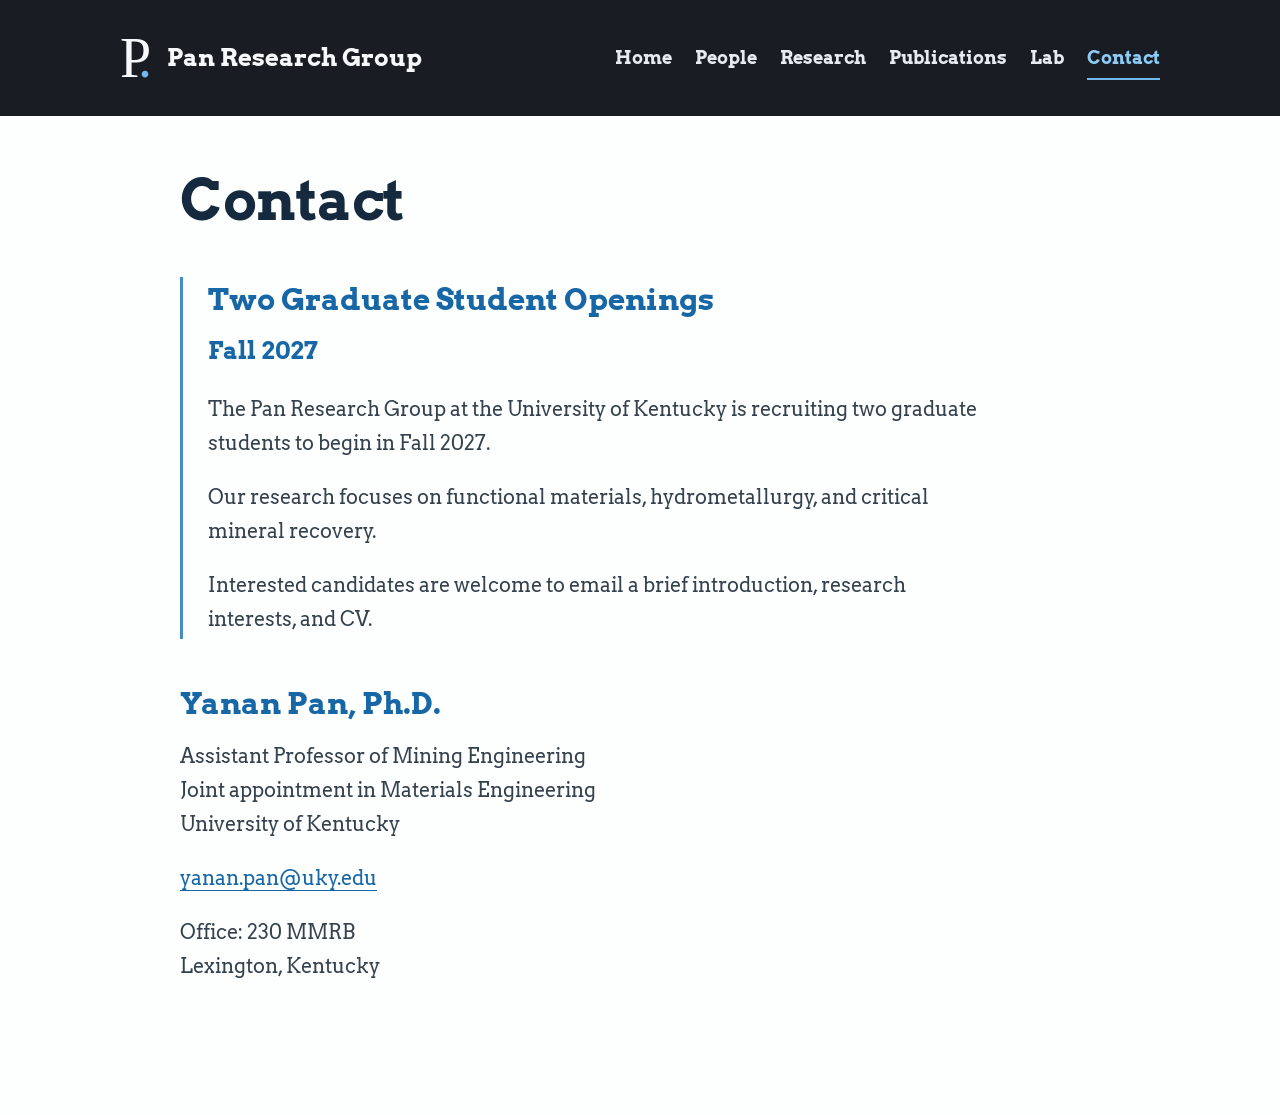
==== contact.html @ fe4653b2 "Build Pan Research Group website with six pages, profiles and CV" ====
<!doctype html>
<html lang="en">
<head>
  <meta charset="utf-8">
  <meta name="viewport" content="width=device-width, initial-scale=1">
  <meta name="description" content="Pan Research Group at the University of Kentucky. Materials, separations, and critical mineral recovery.">
  <title>Contact | Pan Research Group</title>
  <link rel="stylesheet" href="styles.css">
</head>
<body>
  <a class="skip" href="#main">Skip to content</a>
  <header class="site-header">
    <div class="site-name"><span class="monogram" aria-hidden="true">P<span>.</span></span><span>Pan Research Group</span></div>
    <nav aria-label="Main navigation">
      <a href="index.html">Home</a>
      <a href="people.html">People</a>
      <a href="research.html">Research</a>
      <a href="publications.html">Publications</a>
      <a href="lab.html">Lab</a>
      <a href="contact.html" aria-current="page">Contact</a>
    </nav>
  </header>
  <main id="main">
    <h1>Contact</h1>
    <section class="openings">
      <h2>Two Graduate Student Openings</h2>
      <p class="opening-term">Fall 2027</p>
      <p>The Pan Research Group at the University of Kentucky is recruiting two graduate students to begin in Fall 2027.</p>
      <p>Our research focuses on functional materials, hydrometallurgy, and critical mineral recovery.</p>
      <p>Interested candidates are welcome to email a brief introduction, research interests, and CV.</p>
    </section>
    <section>
      <h2>Yanan Pan, Ph.D.</h2>
      <p>Assistant Professor of Mining Engineering<br>Joint appointment in Materials Engineering<br>University of Kentucky</p>
      <p><a class="contact-email" href="mailto:yanan.pan@uky.edu?subject=Fall%202027%20Graduate%20Student%20Inquiry">yanan.pan@uky.edu</a></p>
      <p>Office: 230 MMRB<br>Lexington, Kentucky</p>
    </section>
  </main>
</body>
</html>
---- styles.css ----
/* A quiet, text-first academic website. */
:root { color-scheme: light; --ink: #24394a; --body: #3e464d; --accent: #294e71; --line: #d9dfe3; }
* { box-sizing: border-box; }
body { margin: 0; background: #fdfdfb; color: var(--body); font-family: Arial, Helvetica, sans-serif; font-size: 20px; line-height: 1.7; }
.site-header, main { width: min(920px, calc(100% - 64px)); margin-inline: auto; }
.site-header { display: flex; align-items: center; justify-content: space-between; gap: 32px; padding: 32px 0 25px; border-bottom: 1px solid var(--line); }
.site-name { color: var(--ink); font-family: Georgia, 'Times New Roman', serif; font-size: 24px; white-space: nowrap; }
nav { display: flex; gap: 27px; flex-wrap: wrap; }
a { color: var(--accent); text-underline-offset: 5px; text-decoration-thickness: 1px; }
a:hover { color: #101f2b; }
nav a { font-size: 18px; text-decoration: none; padding: 5px 0; }
nav a[aria-current="page"] { color: var(--ink); box-shadow: 0 2px var(--accent); }
a:focus-visible { outline: 2px solid var(--accent); outline-offset: 5px; }
main { padding: 58px 0 80px; }
h1, h2 { color: var(--ink); font-family: Georgia, 'Times New Roman', serif; font-weight: 400; }
h1 { margin: 0; font-size: clamp(40px, 5vw, 56px); line-height: 1.15; letter-spacing: -1.1px; }
h2 { margin: 0 0 16px; font-size: 30px; line-height: 1.3; }
p { max-width: 780px; margin: 0 0 20px; }
.subtitle { margin-top: 14px; color: var(--accent); font-size: 22px; }
section { margin-top: 45px; }
.interests { margin: 0; padding-left: 25px; }
.interests li { padding-left: 6px; margin: 9px 0; }
.interests li::marker { color: var(--accent); }
.education { list-style: none; margin: 0; padding: 0; }
.education li { margin-bottom: 25px; }
strong { font-weight: 600; }
.contact { margin-top: 42px; }
.publication-intro { margin-top: 25px; }
.papers { list-style: none; padding: 0; margin: 42px 0 0; }
.papers li { padding: 0 0 30px; margin-bottom: 30px; border-bottom: 1px solid var(--line); }
.papers li:last-child { border-bottom: 0; margin-bottom: 0; padding-bottom: 0; }
.papers h2 { font-family: Arial, Helvetica, sans-serif; font-size: 23px; line-height: 1.5; font-weight: 600; margin-bottom: 15px; }
.papers h2 a { text-decoration: none; }
.papers h2 a:hover { text-decoration: underline; }
.papers p { margin: 4px 0; font-size: 18px; line-height: 1.65; }
.skip { position: absolute; top: -100px; left: 16px; padding: 8px 12px; background: white; }
.skip:focus { top: 8px; }
@media(max-width: 760px) {
  .site-header, main { width: calc(100% - 40px); }
  .site-header { align-items: flex-start; flex-direction: column; gap: 18px; padding: 25px 0 20px; }
  nav { gap: 24px; }
  nav a { font-size: 17px; }
  main { padding-top: 38px; padding-bottom: 55px; }
  body { font-size: 19px; }
  h1 { font-size: 42px; }
  h2 { font-size: 28px; }
  section { margin-top: 36px; }
  .subtitle { font-size: 20px; }
  .papers h2 { font-size: 22px; }
}
@media(max-width: 370px) { nav { gap: 17px; } nav a { font-size: 16px; } }

/* Restore the original monogram; keep the page text-led. */
.site-name { display: flex; align-items: center; gap: 15px; }
.monogram { font-family: Georgia, 'Times New Roman', serif; font-size: 56px; line-height: 1; letter-spacing: -7px; padding-right: 7px; }
.monogram span { color: #347969; }
.home-section { border-top: 1px solid var(--line); padding-top: 34px; margin-top: 42px; }
.home-education, .projects, .news { list-style: none; padding: 0; margin: 0; }
.home-education li, .projects li { margin-bottom: 23px; }
.home-education li:last-child, .projects li:last-child { margin-bottom: 0; }
.news li { display: grid; grid-template-columns: 140px 1fr; gap: 24px; margin-top: 23px; }
.news time { color: var(--accent); }
.news p { margin: 0; }
@media (min-width: 761px) and (max-width: 980px) { .site-header { flex-direction: column; align-items: flex-start; gap: 20px; } }
@media (max-width: 760px) { .monogram { font-size: 50px; } .site-name { gap: 13px; } .home-section { padding-top: 28px; margin-top: 34px; } .news li { grid-template-columns: 1fr; gap: 6px; } }

.students { border-top: 1px solid var(--line); padding-top: 32px; }
.student-list { list-style: none; margin: 0; padding: 0; }
.student-list li { margin-top: 25px; }
.student-list h3 { font-family: Georgia, 'Times New Roman', serif; font-size: 25px; font-weight: 400; line-height: 1.3; color: var(--ink); margin: 0 0 8px; }
.student-list p { margin: 0; }

/* Consistent 4:5 portrait windows; original photo files remain unchanged. */
.portrait { display: block; width: 240px; height: 300px; object-fit: cover; object-position: 50% 30%; flex: none; }
.person-row { display: grid; grid-template-columns: 240px minmax(0, 1fr); gap: 38px; align-items: start; }
.person-details { padding-top: 5px; }
.person-details p:last-child { margin-bottom: 0; }
.student-list .person-row { margin-top: 32px; }
.student-list h3 { font-size: 28px; }
.about-lead { display: grid; grid-template-columns: minmax(0, 1fr) 240px; gap: 36px; align-items: center; margin-bottom: 28px; }
.about-lead .portrait { grid-column: 2; grid-row: 1; }
.about-lead p { grid-column: 1; grid-row: 1; margin: 0; }
@media (max-width: 620px) {
  .about-lead, .person-row { grid-template-columns: 1fr; gap: 24px; }
  .about-lead .portrait, .about-lead p { grid-column: auto; grid-row: auto; }
  .portrait { max-width: 100%; }
  .student-list .person-row { margin-top: 32px; }
}

/* Dark frame with a clear, blue-accented reading surface. */
:root { --ink: #172f48; --body: #35424e; --accent: #1767a6; --line: #dbe3eb; }
body { background: #191d23; }
.site-header { width: min(1040px, calc(100% - 64px)); padding: 30px 0; border-bottom: 0; }
.site-name { color: #f6f8fb; }
.monogram span { color: #72b9ed; }
nav a { color: #e6ebf1; }
nav a:hover { color: #8dccf7; }
nav a[aria-current="page"] { color: #8dccf7; box-shadow: 0 2px #72b9ed; }
main { width: min(1040px, calc(100% - 64px)); background: #fdfefe; margin-bottom: 48px; padding: 52px 60px 64px; border-top: 4px solid #428ec5; }
h1 { color: #152a3e; }
h2 { color: #1767a6; }
.subtitle { color: #52677b; }
.student-list h3 { color: #172f48; }
.home-section, .students { border-color: #dbe3eb; }
.portrait { background: #e5eaf0; }
@media(max-width: 760px) {
  .site-header { width: calc(100% - 40px); padding: 24px 0; }
  main { width: calc(100% - 24px); padding: 32px 22px 44px; margin-bottom: 24px; }
  h1 { font-size: 40px; }
}
@media (min-width: 621px) and (max-width: 820px) { .about-lead, .person-row { grid-template-columns: 1fr; gap: 24px; } .about-lead .portrait, .about-lead p { grid-column: auto; grid-row: auto; } }

/* Recruitment announcement, with the same restrained blue accent. */
nav { column-gap: 23px; row-gap: 10px; }
.openings { border-left: 3px solid #428ec5; padding: 3px 0 3px 25px; }
.opening-term { color: var(--accent); font-size: 24px; font-weight: 600; margin-top: -4px; }
.openings p:last-child { margin-bottom: 0; }
.contact-email { overflow-wrap: anywhere; }
@media(max-width: 760px) { .openings { padding-left: 18px; } nav { column-gap: 24px; row-gap: 10px; } }

/* Typography matched to quan-research.com: Arvo regular and bold. */
@font-face { font-family: 'Arvo'; font-style: normal; font-weight: 400; font-display: swap; src: url('fonts/arvo-regular.ttf') format('truetype'); }
@font-face { font-family: 'Arvo'; font-style: normal; font-weight: 700; font-display: swap; src: url('fonts/arvo-bold.ttf') format('truetype'); }
@font-face { font-family: 'Arvo'; font-style: italic; font-weight: 400; font-display: swap; src: url('fonts/arvo-italic.ttf') format('truetype'); }
@font-face { font-family: 'Arvo'; font-style: italic; font-weight: 700; font-display: swap; src: url('fonts/arvo-bold-italic.ttf') format('truetype'); }
body, .site-name, h1, h2, h3, .student-list h3, .papers h2 { font-family: 'Arvo', Georgia, serif; }
h1, h2, h3, .site-name, .student-list h3, .papers h2, nav a { font-weight: 700; }
strong, .opening-term { font-weight: 700; }
h1 { letter-spacing: -0.5px; }
.monogram { font-family: Georgia, 'Times New Roman', serif; font-weight: 400; }
@media (max-width: 1150px) { .site-header { flex-direction: column; align-items: flex-start; gap: 20px; } }

/* Full-width light page; dark background belongs only to the top navigation. */
body { background: #fdfefe; }
.site-header {
  width: 100%;
  background: #191d23;
  padding: 30px max(32px, calc((100% - 1040px) / 2));
}
main { border-top: 0; }
@media(max-width: 760px) {
  .site-header { width: 100%; padding: 24px 20px; }
}

.affiliation-logos { display: flex; align-items: center; justify-content: space-between; gap: 36px; background: #0033a0; padding: 28px 32px; margin: 30px 0 0; }
.affiliation-logos img { display: block; height: auto; object-fit: contain; min-width: 0; }
.university-logo { width: 39%; }
.college-logo { width: 53%; }
.cv-link { margin: 26px 0 0; }
@media(max-width: 640px) { .affiliation-logos { flex-direction: column; gap: 22px; padding: 26px 20px; } .university-logo { width: min(100%, 300px); } .college-logo { width: 100%; max-width: 380px; } }
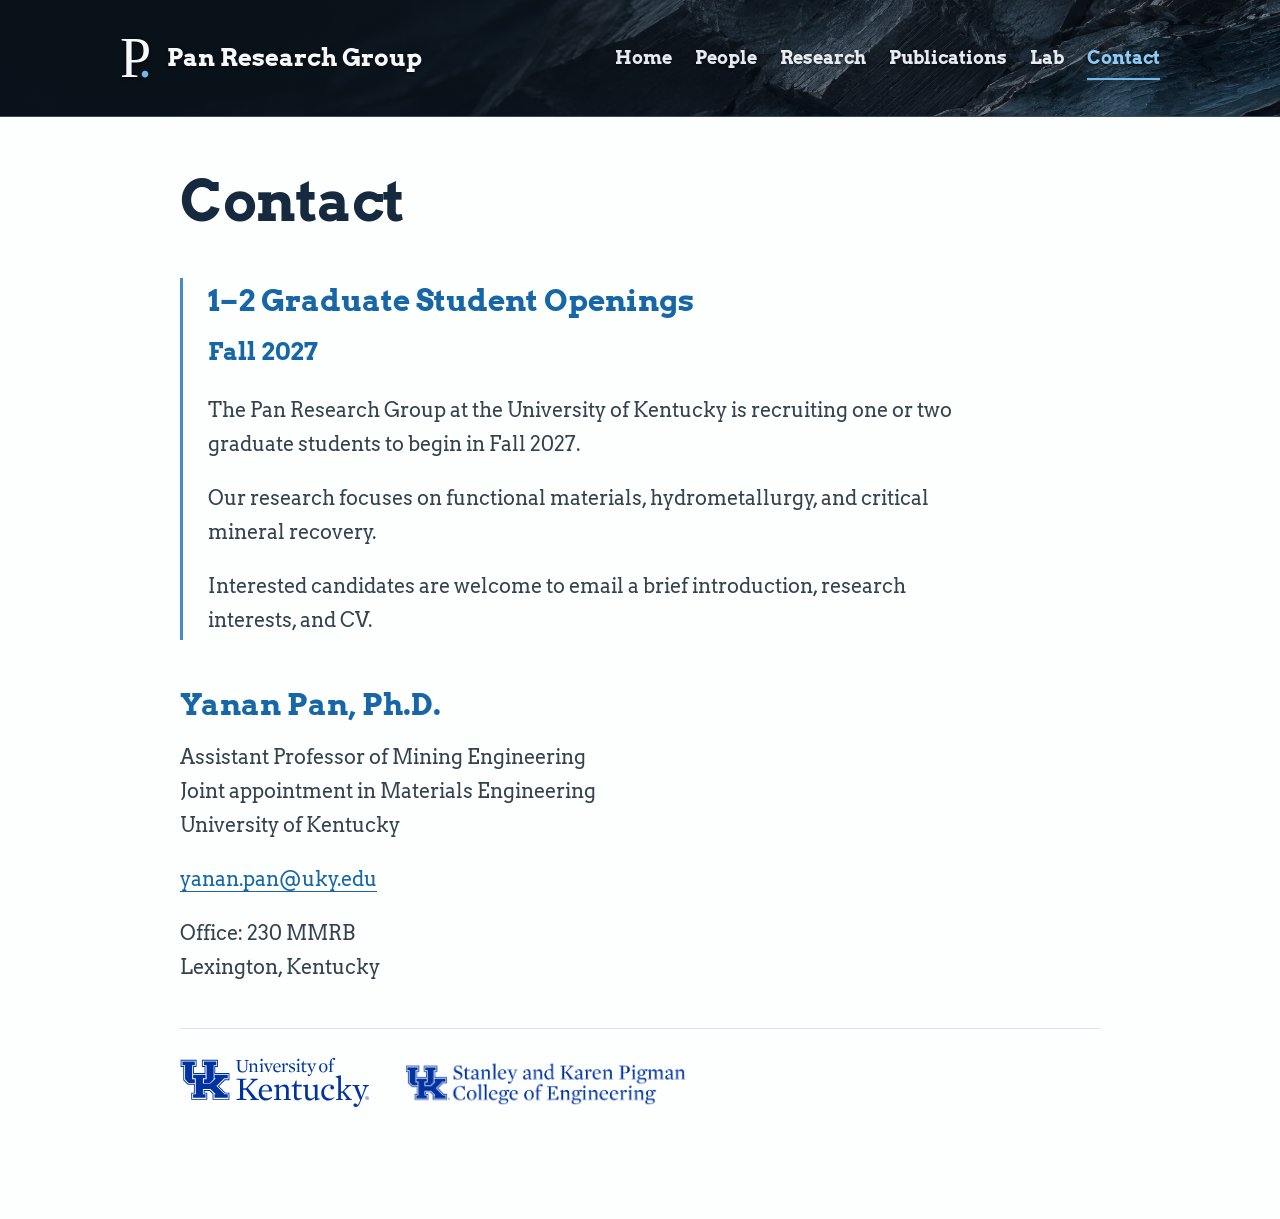
==== commit d198b35f: "Update Contact to one or two openings and add compact university marks" ====
--- a/contact.html
+++ b/contact.html
@@ -23,9 +23,9 @@
   <main id="main">
     <h1>Contact</h1>
     <section class="openings">
-      <h2>Two Graduate Student Openings</h2>
+      <h2>1–2 Graduate Student Openings</h2>
       <p class="opening-term">Fall 2027</p>
-      <p>The Pan Research Group at the University of Kentucky is recruiting two graduate students to begin in Fall 2027.</p>
+      <p>The Pan Research Group at the University of Kentucky is recruiting one or two graduate students to begin in Fall 2027.</p>
       <p>Our research focuses on functional materials, hydrometallurgy, and critical mineral recovery.</p>
       <p>Interested candidates are welcome to email a brief introduction, research interests, and CV.</p>
     </section>
@@ -35,6 +35,10 @@
       <p><a class="contact-email" href="mailto:yanan.pan@uky.edu?subject=Fall%202027%20Graduate%20Student%20Inquiry">yanan.pan@uky.edu</a></p>
       <p>Office: 230 MMRB<br>Lexington, Kentucky</p>
     </section>
+    <footer class="contact-affiliations" aria-label="University affiliations">
+      <span class="contact-logo contact-logo-uk" role="img" aria-label="University of Kentucky"></span>
+      <span class="contact-logo contact-logo-engineering" role="img" aria-label="University of Kentucky Stanley and Karen Pigman College of Engineering"></span>
+    </footer>
   </main>
 </body>
 </html>
--- a/styles.css
+++ b/styles.css
@@ -148,3 +148,98 @@
 .college-logo { width: 53%; }
 .cv-link { margin: 26px 0 0; }
 @media(max-width: 640px) { .affiliation-logos { flex-direction: column; gap: 22px; padding: 26px 20px; } .university-logo { width: min(100%, 300px); } .college-logo { width: 100%; max-width: 380px; } }
+
+/* Dark mineral texture is decorative; the reading area stays light. */
+.site-header {
+  background-color: #111a24;
+  background-image: linear-gradient(90deg, rgba(8, 16, 25, .70), rgba(8, 16, 25, .38)), url('images/mineral-header.png');
+  background-size: cover;
+  background-position: center 52%;
+  border-bottom: 1px solid #354b60;
+}
+.site-name, nav a { text-shadow: 0 1px 3px rgba(0, 0, 0, .65); }
+.about-heading { color: var(--accent); font-size: 30px; line-height: 1.3; letter-spacing: normal; margin: 0 0 16px; }
+@media(max-width: 760px) { .site-header { background-position: 65% center; } .about-heading { font-size: 28px; } }
+@media(max-width: 400px) { .site-name { font-size: 18px; gap: 10px; } .monogram { font-size: 44px; } }
+
+/* One full illustration beneath each research-interest heading. */
+.interest-gallery { margin-top: 28px; }
+.interest-item { margin: 0 0 42px; }
+.interest-item:last-child { margin-bottom: 0; }
+.interest-item h3 { font-size: 25px; line-height: 1.4; color: var(--ink); margin: 0 0 18px; }
+.interest-image { display: block; width: 100%; max-width: 760px; height: auto; aspect-ratio: 3 / 2; object-fit: contain; }
+@media(max-width: 760px) { .interest-item h3 { font-size: 23px; } .interest-item { margin-bottom: 32px; } }
+
+/* Research overview: title, illustration, then concise explanation. */
+.interest-gallery { display: grid; grid-template-columns: repeat(3, minmax(0, 1fr)); gap: 30px; }
+.interest-item, .interest-item:last-child { display: grid; grid-template-rows: 72px auto 1fr; align-content: start; gap: 20px; margin: 0; min-width: 0; }
+.interest-item h3 { font-size: 23px; line-height: 1.35; margin: 0; }
+.interest-image { width: 100%; max-width: none; height: auto; aspect-ratio: 4 / 3; object-fit: contain; }
+.interest-item p { font-size: 18px; line-height: 1.65; margin: 0; }
+@media(max-width: 850px) { .interest-gallery { grid-template-columns: 1fr; gap: 38px; } .interest-item, .interest-item:last-child { grid-template-rows: auto auto auto; gap: 18px; } .interest-item h3 { font-size: 25px; } .interest-image { max-width: 600px; } .interest-item p { font-size: 19px; } }
+
+/* Education stays with the student profile. */
+.student-education { margin-top: 24px; }
+.student-education p { font-size: 18px; line-height: 1.65; margin: 0 0 16px; }
+.student-education p:last-child { margin-bottom: 0; }
+
+/* Display only the event photograph from the owner-provided screenshot. */
+.news-content { min-width: 0; }
+.news-photo { position: relative; width: 50%; max-width: 310px; aspect-ratio: 890 / 530; overflow: hidden; margin-top: 20px; }
+.news-photo img { position: absolute; width: 121.01124%; max-width: none; height: auto; left: -14.1573%; top: -67.73585%; }
+
+/* Research: spacious overview and three illustrated research themes. */
+.research-overview { margin: 0 auto; max-width: 840px; }
+.research-page h1, .research-topic h2 { text-align: center; color: var(--ink); }
+.research-page h1 { font-size: clamp(34px, 4vw, 46px); line-height: 1.25; }
+.research-page h1::after, .research-topic h2::after { content: ''; display: block; width: 76px; height: 2px; background: #428ec5; margin: 26px auto 36px; }
+.research-overview p { max-width: none; font-size: 21px; line-height: 1.8; }
+.research-overview p:last-child { margin-bottom: 0; }
+.research-topic { margin-top: 72px; }
+.research-topic h2 { font-size: clamp(26px, 3vw, 34px); line-height: 1.35; margin: 0; }
+.research-topic-body { display: grid; grid-template-columns: minmax(0, .95fr) minmax(0, 1.15fr); gap: 42px; align-items: center; }
+.research-topic-body img { display: block; width: 100%; height: auto; aspect-ratio: 4 / 3; object-fit: contain; }
+.research-topic-body p { font-size: 20px; line-height: 1.75; margin: 0 0 18px; }
+.research-topic-body p:last-child { margin-bottom: 0; }
+@media (max-width: 820px) {
+  .research-topic { margin-top: 50px; }
+  .research-topic-body { grid-template-columns: 1fr; gap: 24px; }
+  .research-topic-body img { width: 100%; max-width: 460px; margin: 0 auto; }
+  .research-overview p, .research-topic-body p { font-size: 19px; }
+  .research-page h1::after, .research-topic h2::after { margin: 22px auto 28px; }
+}
+
+/* Published figures: original image files, with CSS windows for indicated details. */
+.paper-figure { margin: 0; min-width: 0; }
+.paper-art { display: flex; align-items: center; width: 100%; aspect-ratio: 4 / 3; }
+.paper-art > img { display: block; width: 100%; height: auto; aspect-ratio: auto; object-fit: contain; }
+.paper-window { display: block; position: relative; overflow: hidden; width: 100%; }
+.paper-window img, .research-topic-body .paper-window img { position: absolute; display: block; max-width: none; height: auto; aspect-ratio: auto; margin: 0; }
+.paper-figure figcaption { font-size: 12px; line-height: 1.6; color: #52677b; margin-top: 10px; }
+.paper-figure figcaption a { color: inherit; text-decoration: none; }
+.paper-figure figcaption a:hover { text-decoration: underline; }
+.paper-figure figcaption span { display: block; }
+@media (max-width: 820px) {
+  .research-topic-body > .paper-figure { width: 100%; max-width: 460px; margin: 0 auto; }
+  .research-topic-body .paper-art > img { width: 100%; max-width: none; margin: 0; }
+}
+
+/* Hide stray panel marks in the supplied diagram without altering its scientific content. */
+.adsorbent-diagram { display: block; position: relative; width: 100%; }
+.research-topic-body .adsorbent-diagram img { display: block; width: 100%; max-width: none; height: auto; aspect-ratio: auto; margin: 0; }
+.adsorbent-diagram::before, .adsorbent-diagram::after { content: ''; position: absolute; left: 0; background: #fff; pointer-events: none; }
+.adsorbent-diagram::before { top: 0; width: 10%; height: 12%; }
+.adsorbent-diagram::after { bottom: 0; width: 10%; height: 3%; }
+/* Quieter publication typography, retaining clear contrast and hierarchy. */
+.papers h2 { font-size: 20px; line-height: 1.55; margin-bottom: 10px; }
+.papers h2 a { color: #476782; }
+.papers h2 a:hover { color: #234c70; }
+.papers p { font-size: 16px; line-height: 1.7; color: #52616d; }
+.papers p:last-child { color: #687784; }
+
+/* Compact university marks on the Contact page, with no banner background. */
+.contact-affiliations { display: flex; flex-wrap: wrap; align-items: center; gap: 28px 36px; margin-top: 44px; padding-top: 28px; border-top: 1px solid var(--line); }
+.contact-logo { display: block; flex: none; background-color: #0033a0; }
+.contact-logo-uk { width: 190px; height: 50px; -webkit-mask: url('images/university-of-kentucky.svg') center / contain no-repeat; mask: url('images/university-of-kentucky.svg') center / contain no-repeat; }
+.contact-logo-engineering { width: 280px; height: 48px; -webkit-mask: url('images/pigman-engineering-white.png') center / 117.5% auto no-repeat; mask: url('images/pigman-engineering-white.png') center / 117.5% auto no-repeat; }
+@media(max-width: 520px) { .contact-affiliations { gap: 22px; } .contact-logo-engineering { width: min(280px, 100%); } }
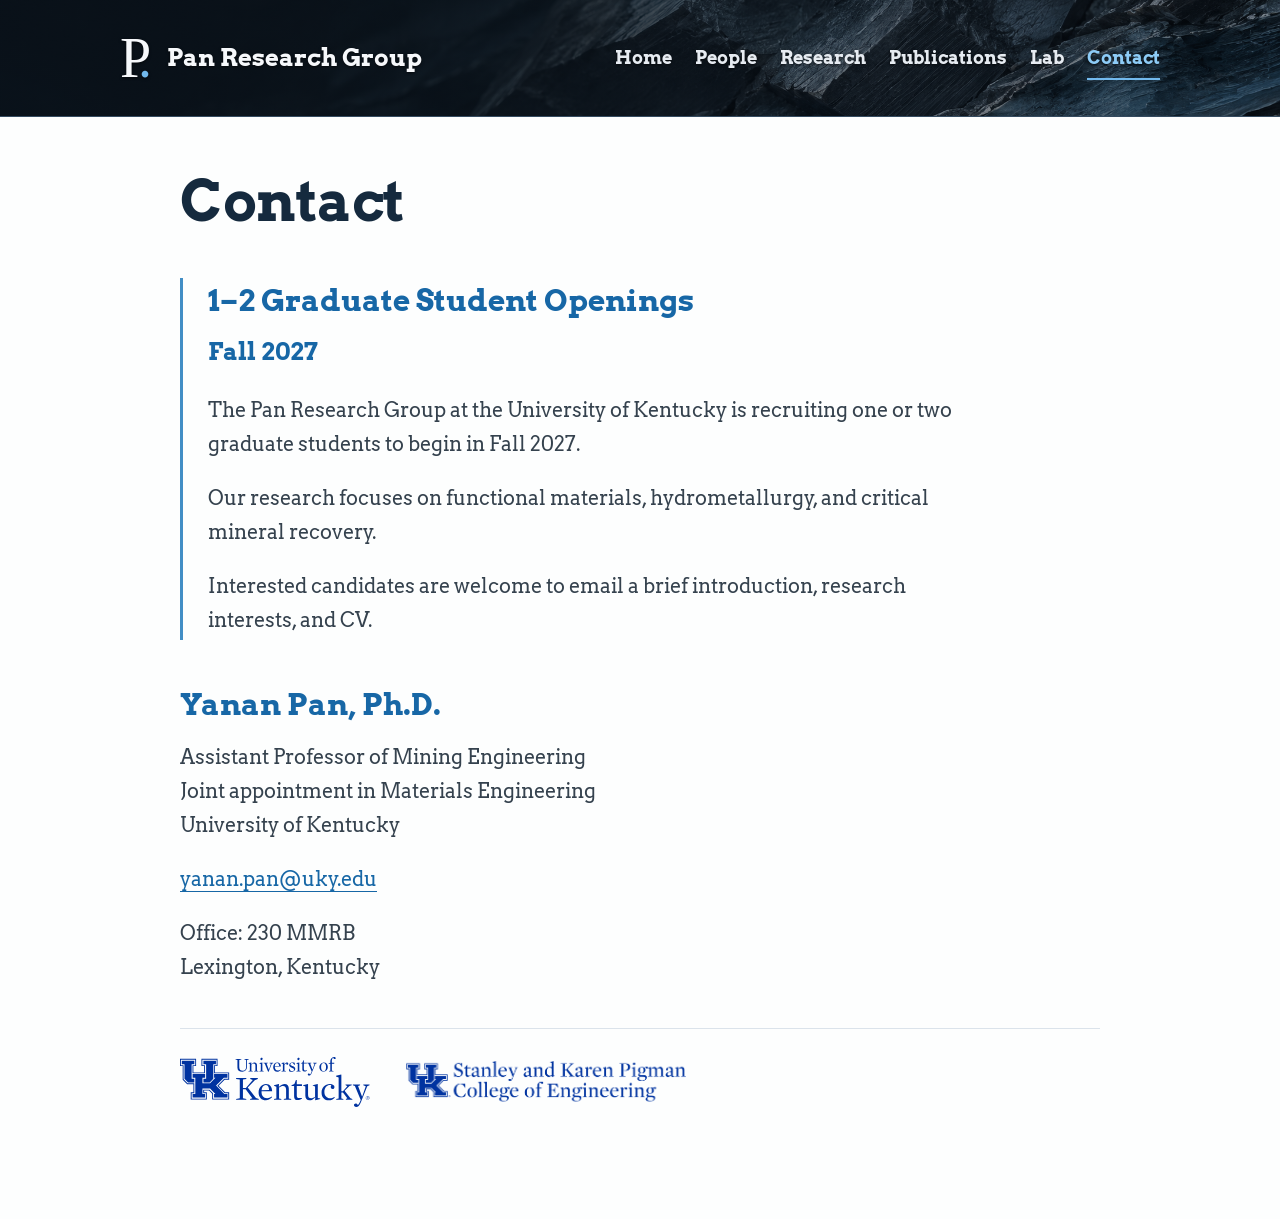
==== commit 2173457d: "Load Contact logos as normal images instead of CSS masks" ====
--- a/contact.html
+++ b/contact.html
@@ -5,7 +5,7 @@
   <meta name="viewport" content="width=device-width, initial-scale=1">
   <meta name="description" content="Pan Research Group at the University of Kentucky. Materials, separations, and critical mineral recovery.">
   <title>Contact | Pan Research Group</title>
-  <link rel="stylesheet" href="styles.css">
+  <link rel="stylesheet" href="styles.css?v=20261116-contact-logos">
 </head>
 <body>
   <a class="skip" href="#main">Skip to content</a>
@@ -36,8 +36,8 @@
       <p>Office: 230 MMRB<br>Lexington, Kentucky</p>
     </section>
     <footer class="contact-affiliations" aria-label="University affiliations">
-      <span class="contact-logo contact-logo-uk" role="img" aria-label="University of Kentucky"></span>
-      <span class="contact-logo contact-logo-engineering" role="img" aria-label="University of Kentucky Stanley and Karen Pigman College of Engineering"></span>
+      <img class="contact-logo contact-logo-uk" src="images/university-of-kentucky-blue.svg" alt="University of Kentucky" width="190" height="50" decoding="async">
+      <img class="contact-logo contact-logo-engineering" src="images/pigman-engineering-blue.svg" alt="University of Kentucky Stanley and Karen Pigman College of Engineering" width="280" height="41" decoding="async">
     </footer>
   </main>
 </body>
--- a/styles.css
+++ b/styles.css
@@ -239,7 +239,7 @@
 
 /* Compact university marks on the Contact page, with no banner background. */
 .contact-affiliations { display: flex; flex-wrap: wrap; align-items: center; gap: 28px 36px; margin-top: 44px; padding-top: 28px; border-top: 1px solid var(--line); }
-.contact-logo { display: block; flex: none; background-color: #0033a0; }
-.contact-logo-uk { width: 190px; height: 50px; -webkit-mask: url('images/university-of-kentucky.svg') center / contain no-repeat; mask: url('images/university-of-kentucky.svg') center / contain no-repeat; }
-.contact-logo-engineering { width: 280px; height: 48px; -webkit-mask: url('images/pigman-engineering-white.png') center / 117.5% auto no-repeat; mask: url('images/pigman-engineering-white.png') center / 117.5% auto no-repeat; }
-@media(max-width: 520px) { .contact-affiliations { gap: 22px; } .contact-logo-engineering { width: min(280px, 100%); } }
+.contact-logo { display: block; flex: none; object-fit: contain; max-width: 100%; height: auto; }
+.contact-logo-uk { width: 190px; }
+.contact-logo-engineering { width: 280px; }
+@media(max-width: 520px) { .contact-affiliations { gap: 22px; } }
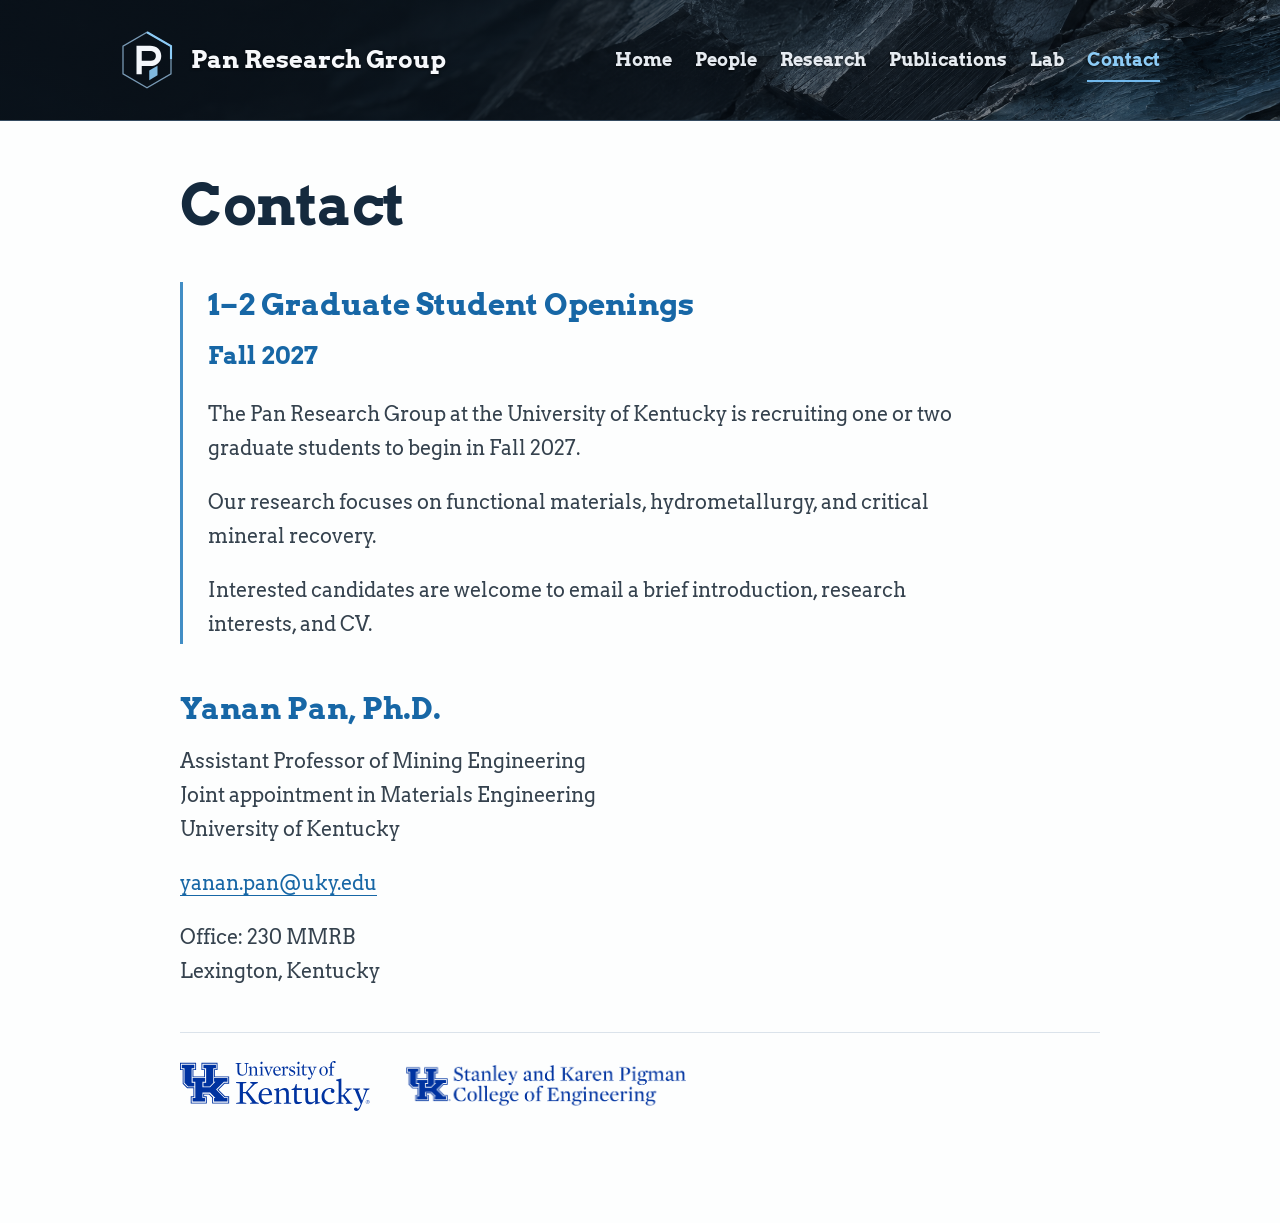
==== commit 1e5b2a30: "Introduce custom crystal P logo across the site" ====
--- a/contact.html
+++ b/contact.html
@@ -5,12 +5,12 @@
   <meta name="viewport" content="width=device-width, initial-scale=1">
   <meta name="description" content="Pan Research Group at the University of Kentucky. Materials, separations, and critical mineral recovery.">
   <title>Contact | Pan Research Group</title>
-  <link rel="stylesheet" href="styles.css?v=20261116-contact-logos">
+  <link rel="stylesheet" href="styles.css?v=20261116-crystal-mark">
 </head>
 <body>
   <a class="skip" href="#main">Skip to content</a>
   <header class="site-header">
-    <div class="site-name"><span class="monogram" aria-hidden="true">P<span>.</span></span><span>Pan Research Group</span></div>
+    <div class="site-name"><img class="lab-mark" src="images/pan-crystal-mark.svg" alt="" aria-hidden="true" width="54" height="60"><span>Pan Research Group</span></div>
     <nav aria-label="Main navigation">
       <a href="index.html">Home</a>
       <a href="people.html">People</a>
--- a/styles.css
+++ b/styles.css
@@ -243,3 +243,46 @@
 .contact-logo-uk { width: 190px; }
 .contact-logo-engineering { width: 280px; }
 @media(max-width: 520px) { .contact-affiliations { gap: 22px; } }
+
+/* Equipment photos supplied in the owner's equipment list. */
+.equipment-grid { display: grid; grid-template-columns: repeat(3, minmax(0, 1fr)); gap: 34px 28px; margin-top: 30px; }
+.equipment-item { margin: 0; min-width: 0; }
+.equipment-item img { display: block; width: 100%; height: 185px; object-fit: contain; }
+.equipment-item figcaption { margin-top: 14px; color: var(--ink); font-size: 17px; line-height: 1.5; text-align: center; }
+@media(max-width: 760px) { .equipment-grid { grid-template-columns: repeat(2,minmax(0,1fr)); gap: 28px 20px; } .equipment-item img { height: 155px; } }
+@media(max-width: 440px) { .equipment-grid { grid-template-columns: 1fr; } .equipment-item img { height: 190px; } }
+
+.equipment-item img.equipment-rotated { width: 185px; margin-inline: auto; transform: rotate(90deg); }
+@media(max-width:760px) { .equipment-item img.equipment-rotated { width:155px; } }
+@media(max-width:440px) { .equipment-item img.equipment-rotated { width:190px; } }
+
+/* One year label at the left of each group of selected publications. */
+.publication-year { display: grid; grid-template-columns: 88px minmax(0,1fr); gap: 28px; margin-top: 38px; }
+.publication-year > h2 { font-size: 26px; line-height: 1.4; margin: 0; color: #476782; }
+.publication-year .papers { margin: 0; }
+.papers h3 { font-size: 20px; line-height: 1.55; margin: 0 0 10px; }
+.papers h3 a { color: #476782; text-decoration: none; }
+.papers h3 a:hover { color: #234c70; text-decoration: underline; }
+@media(max-width:600px) { .publication-year { grid-template-columns: 1fr; gap: 18px; } }
+
+.journal-covers { display: grid; grid-template-columns: repeat(3,minmax(0,1fr)); gap: 28px; max-width: 760px; margin: 30px 0; }
+.journal-covers img { display: block; width: 100%; height: 245px; object-fit: contain; object-position: left center; }
+@media(max-width:600px) { .journal-covers { gap: 12px; } .journal-covers img { height: auto; aspect-ratio: 3 / 4; } }
+
+/* A group welcome with an authentic laboratory photograph. */
+.group-welcome { display: grid; grid-template-columns: minmax(0, 1fr) minmax(0, 280px); align-items: center; gap: 52px; margin-top: 0; padding-bottom: 40px; border-bottom: 1px solid var(--line); }
+.welcome-affiliation { color: var(--accent); font-size: 18px; margin-bottom: 20px; }
+.welcome-copy h1 { font-size: clamp(32px, 3.5vw, 44px); line-height: 1.25; margin-bottom: 26px; }
+.welcome-copy p:not(.welcome-affiliation) { font-size: 19px; line-height: 1.75; }
+.welcome-copy p:last-child { margin-bottom: 0; }
+.welcome-photo { display: block; width: 100%; max-width: 280px; height: auto; aspect-ratio: 3 / 4; object-fit: cover; border-radius: 20px; }
+@media(max-width:760px) { .group-welcome { grid-template-columns: 1fr; gap: 28px; padding-bottom: 32px; } .welcome-photo { max-width: 260px; margin-inline: auto; } .welcome-copy h1 { font-size: 34px; } }
+
+/* Group framework stays complete and scales with the reading width. */
+.research-framework img { display: block; width: 100%; height: auto; margin-top: 24px; }
+
+/* Custom vector P monogram framed by a crystal-inspired hexagon. */
+.lab-mark { display: block; width: 54px; height: 60px; flex: none; }
+.site-name { gap: 17px; }
+@media(max-width:760px) { .lab-mark { width: 45px; height: 50px; } .site-name { gap: 14px; } }
+@media(max-width:400px) { .lab-mark { width: 40px; height: 45px; } .site-name { gap: 11px; } }
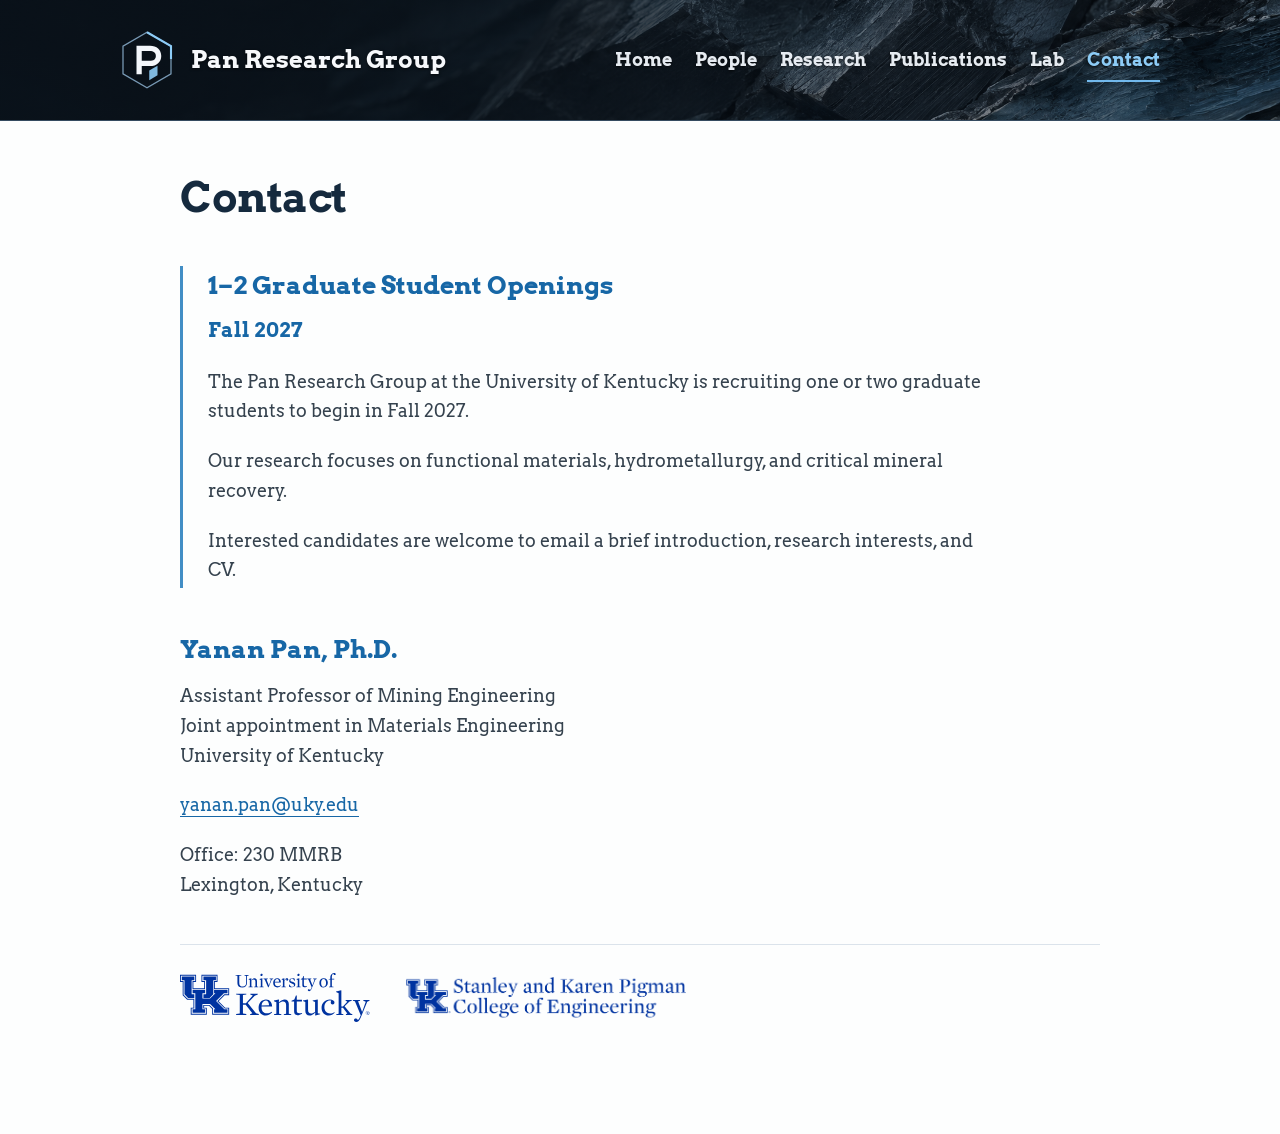
==== commit f6470f26: "Reduce Contact page heading and body text sizes" ====
--- a/contact.html
+++ b/contact.html
@@ -5,7 +5,7 @@
   <meta name="viewport" content="width=device-width, initial-scale=1">
   <meta name="description" content="Pan Research Group at the University of Kentucky. Materials, separations, and critical mineral recovery.">
   <title>Contact | Pan Research Group</title>
-  <link rel="stylesheet" href="styles.css?v=20261116-crystal-mark">
+  <link rel="stylesheet" href="styles.css?v=20261117-contact-type">
 </head>
 <body>
   <a class="skip" href="#main">Skip to content</a>
@@ -20,7 +20,7 @@
       <a href="contact.html" aria-current="page">Contact</a>
     </nav>
   </header>
-  <main id="main">
+  <main id="main" class="contact-page">
     <h1>Contact</h1>
     <section class="openings">
       <h2>1–2 Graduate Student Openings</h2>
--- a/styles.css
+++ b/styles.css
@@ -286,3 +286,10 @@
 .site-name { gap: 17px; }
 @media(max-width:760px) { .lab-mark { width: 45px; height: 50px; } .site-name { gap: 14px; } }
 @media(max-width:400px) { .lab-mark { width: 40px; height: 45px; } .site-name { gap: 11px; } }
+
+/* Compact Contact typography, scoped to this page. */
+.contact-page { font-size: 18px; line-height: 1.65; }
+.contact-page h1 { font-size: 42px; }
+.contact-page h2 { font-size: 25px; }
+.contact-page .opening-term { font-size: 20px; }
+@media(max-width:760px) { .contact-page h1 { font-size: 34px; } .contact-page h2 { font-size: 23px; } .contact-page { font-size: 17px; } }
